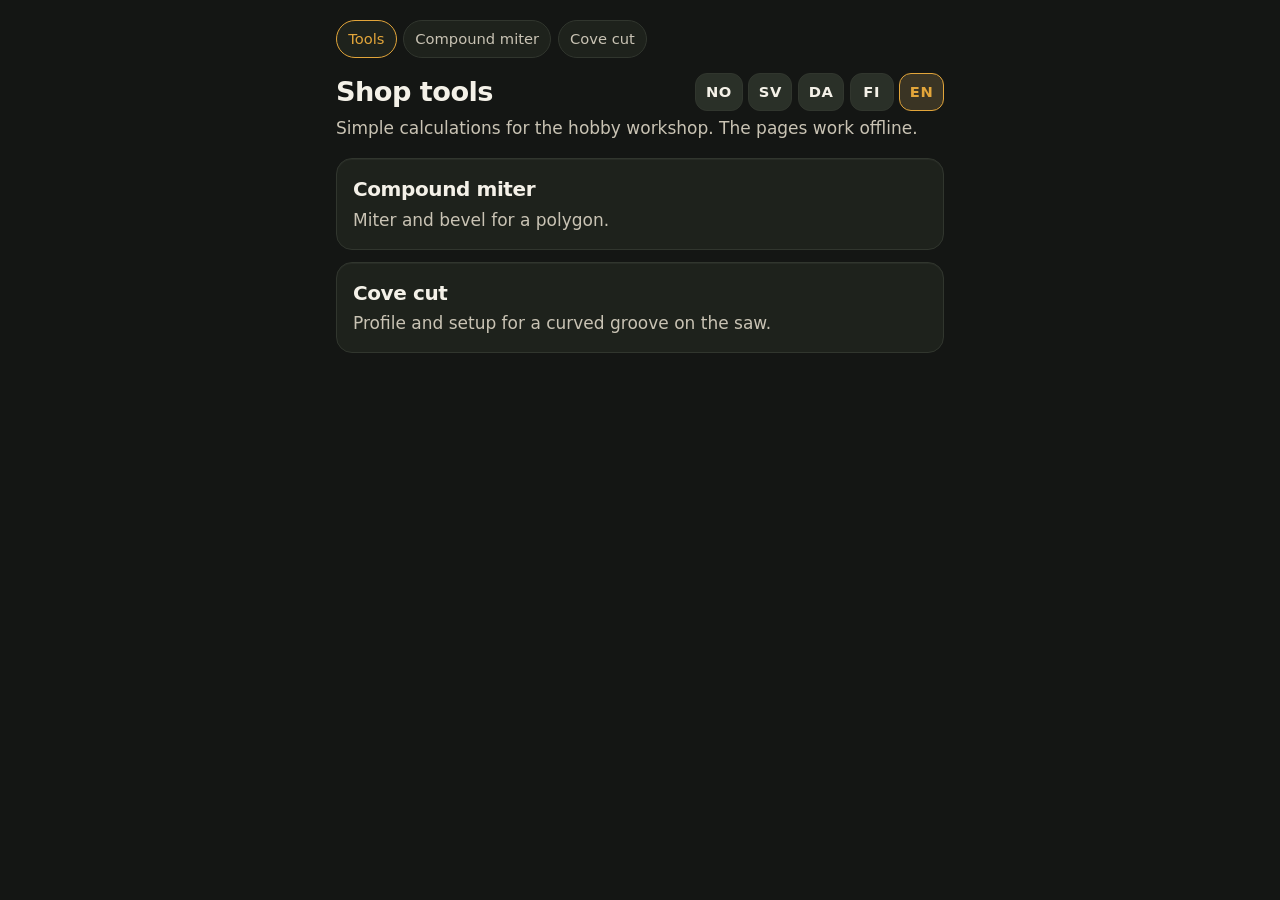
==== index.html @ 389b083d "Gjør gjærings- og hulkilkalkulatoren tilgjengelig som statiske sider. Co-authored-by: Cursor <cursor" ====
<!DOCTYPE html>
<html lang="no">
<head>
  <meta charset="utf-8">
  <meta name="viewport" content="width=device-width, initial-scale=1">
  <meta name="color-scheme" content="dark">
  <title>Verkstedverktøy</title>
  <link rel="stylesheet" href="site.css">
</head>
<body>
  <main>
    <nav class="sitenav" id="sitenav">
      <a href="index.html" data-nav="home">Verktøy</a>
      <a href="miter.html" data-nav="miter">Sammensatt gjæring</a>
      <a href="cove.html" data-nav="cove">Hulkil</a>
    </nav>
    <header>
      <div class="header-top">
        <h1 id="site-title">Verkstedverktøy</h1>
        <div class="langs" id="langs" role="group" aria-label="Språk">
          <button type="button" data-lang="no" lang="no" aria-label="Norsk">NO</button>
          <button type="button" data-lang="sv" lang="sv" aria-label="Svenska">SV</button>
          <button type="button" data-lang="da" lang="da" aria-label="Dansk">DA</button>
          <button type="button" data-lang="fi" lang="fi" aria-label="Suomi">FI</button>
          <button type="button" data-lang="en" lang="en" aria-label="English">EN</button>
        </div>
      </div>
      <p id="site-intro">Enkle regnestykker for hobbyverkstedet. Sidene virker uten nett.</p>
    </header>
    <div class="tools">
      <a class="toolcard" href="miter.html">
        <h2 id="link-miter-name">Sammensatt gjæring</h2>
        <p id="link-miter-blurb">Gjæring og bladhelling for en mangekant.</p>
      </a>
      <a class="toolcard" href="cove.html">
        <h2 id="link-cove-name">Hulkil</h2>
        <p id="link-cove-blurb">Sporprofil og oppsett for et buet spor på sagen.</p>
      </a>
    </div>
  </main>
  <script src="site.js"></script>
  <script>
    Workshop.init({ page: "home" });
  </script>
</body>
</html>
---- site.css ----
:root {
  color-scheme: dark;
  --bg: #141614;
  --card: #1e221c;
  --card-edge: #31362e;
  --text: #f4f1e8;
  --muted: #c9c3b4;
  --brass: #e2a53a;
  --brass-deep: #a8741c;
  --line: #efe8d6;
  --warn-bg: #3a2c18;
  --warn-text: #f3d7a8;
  --shadow: 0 1px 0 rgba(255, 255, 255, 0.04) inset;
}

* { box-sizing: border-box; }

html, body { margin: 0; }

body {
  min-height: 100dvh;
  background: var(--bg);
  color: var(--text);
  font-family: "Segoe UI", system-ui, sans-serif;
  font-size: 1.0625rem;
  line-height: 1.4;
}

main {
  width: min(100%, 40rem);
  margin: 0 auto;
  padding: 1.25rem 1rem calc(2rem + env(safe-area-inset-bottom));
}

a { color: inherit; }

.sitenav {
  display: flex;
  flex-wrap: wrap;
  gap: 0.4rem;
  margin-bottom: 0.9rem;
}

.sitenav a {
  display: inline-flex;
  align-items: center;
  min-height: 2.4rem;
  padding: 0.2rem 0.7rem;
  border: 1px solid var(--card-edge);
  border-radius: 999px;
  background: var(--card);
  color: var(--muted);
  font-size: 0.92rem;
  text-decoration: none;
}

.sitenav a[aria-current="page"] {
  border-color: var(--brass);
  color: var(--brass);
}

.sitenav a:focus-visible,
button:focus-visible,
input:focus-visible {
  outline: 2px solid var(--brass);
  outline-offset: 2px;
}

header h1, .toolcard h2 {
  margin: 0;
  font-size: 1.7rem;
  font-weight: 650;
  letter-spacing: -0.02em;
}

.toolcard h2 { font-size: 1.25rem; }

.header-top {
  display: flex;
  flex-wrap: wrap;
  align-items: center;
  justify-content: space-between;
  gap: 0.6rem 0.75rem;
}

header p, .toolcard p {
  margin: 0.35rem 0 0;
  color: var(--muted);
}

.langs, .choices, .modes {
  display: flex;
  flex-wrap: wrap;
  gap: 0.35rem;
}

button, input { font: inherit; color: inherit; }

button {
  border: 1px solid var(--card-edge);
  border-radius: 12px;
  background: #2a3028;
  cursor: pointer;
}

button:disabled {
  opacity: 0.35;
  cursor: default;
}

button:active:not(:disabled) { background: #3c4438; }

.langs button,
.choices button,
.modes button {
  flex: 0 0 auto;
  height: 2.4rem;
  min-width: 2.75rem;
  padding: 0 0.6rem;
  font-size: 0.92rem;
  font-weight: 650;
}

.langs button { letter-spacing: 0.04em; }

.choices button.primary { min-width: 4.2rem; }

.langs button[aria-pressed="true"],
.choices button[aria-pressed="true"],
.modes button[aria-pressed="true"] {
  background: #3a3424;
  border-color: var(--brass);
  color: var(--brass);
}

.tools {
  display: grid;
  gap: 0.75rem;
  margin-top: 1.1rem;
}

.toolcard {
  display: block;
  padding: 1rem;
  background: var(--card);
  border: 1px solid var(--card-edge);
  border-radius: 16px;
  box-shadow: var(--shadow);
  text-decoration: none;
}

.toolcard:focus-visible {
  outline: 2px solid var(--brass);
  outline-offset: 2px;
}

.panel {
  margin-top: 1.1rem;
  padding: 0.9rem;
  background: var(--card);
  border: 1px solid var(--card-edge);
  border-radius: 16px;
  box-shadow: var(--shadow);
}

.field + .field,
.modes + .field,
.choices + .measure { margin-top: 0.85rem; }

label, .field-label {
  display: block;
  margin-bottom: 0.45rem;
  font-size: 0.95rem;
  color: var(--muted);
}

.stepper, .angle-row, .measure {
  display: flex;
  align-items: center;
  gap: 0.5rem;
}

.stepper > button {
  flex: 0 0 3rem;
  height: 3rem;
  font-size: 1.6rem;
  line-height: 1;
}

input[type="number"],
input[type="text"] {
  width: 100%;
  height: 3rem;
  border: 1px solid var(--card-edge);
  border-radius: 12px;
  background: #151815;
  text-align: center;
  font-size: 1.35rem;
  font-variant-numeric: tabular-nums;
}

input[readonly] {
  color: var(--brass);
  border-color: #5c4a28;
}

input[type="number"] {
  -moz-appearance: textfield;
  appearance: textfield;
}

input[type="number"]::-webkit-outer-spin-button,
input[type="number"]::-webkit-inner-spin-button {
  -webkit-appearance: none;
  margin: 0;
}

input[type="range"] {
  flex: 1 1 auto;
  height: 3rem;
  margin: 0;
  accent-color: var(--brass);
}

.angle-number, .measure {
  position: relative;
}

.angle-number { flex: 0 0 6.4rem; }

.angle-row .measure { flex: 0 0 7.4rem; }

.measure input,
.angle-number input { padding-right: 2.3rem; }

.angle-number input { padding-right: 1.4rem; }

.measure span,
.angle-number span {
  position: absolute;
  right: 0.75rem;
  top: 50%;
  transform: translateY(-50%);
  color: var(--muted);
  pointer-events: none;
}

.scale {
  display: flex;
  justify-content: space-between;
  margin-top: 0.15rem;
  color: var(--muted);
  font-size: 0.82rem;
}

.results { padding-bottom: 1rem; }

.results h2, .panel h2 {
  margin: 0 0 0.7rem;
  font-size: 0.82rem;
  font-weight: 650;
  letter-spacing: 0.08em;
  text-transform: uppercase;
  color: var(--muted);
}

.result + .result {
  margin-top: 0.85rem;
  padding-top: 0.85rem;
  border-top: 1px solid var(--card-edge);
}

.result-label { display: block; color: var(--muted); }

.value {
  margin: 0.1rem 0;
  font-size: clamp(2.4rem, 12vw, 3.4rem);
  font-weight: 650;
  letter-spacing: -0.03em;
  font-variant-numeric: tabular-nums;
  line-height: 1.05;
}

.hint, .explain, .method, .note {
  margin: 0;
  color: var(--muted);
  font-size: 0.95rem;
}

.explain, .note { margin-top: 0.9rem; }

.method { margin-top: 0.45rem; font-size: 0.88rem; }

.limit {
  margin: 0.85rem 0 0;
  padding: 0.7rem 0.8rem;
  border-radius: 12px;
  background: var(--warn-bg);
  color: var(--warn-text);
}

.figures {
  display: grid;
  grid-template-columns: 1fr 1fr;
  gap: 0.75rem;
}

figure {
  margin: 0;
  padding: 0.55rem 0.55rem 0.7rem;
  background: var(--card);
  border: 1px solid var(--card-edge);
  border-radius: 16px;
}

figcaption {
  margin-top: 0.25rem;
  color: var(--muted);
  font-size: 0.85rem;
  text-align: center;
}

svg { display: block; width: 100%; height: auto; }

svg .void { fill: #243024; }
svg .board { fill: none; stroke: var(--line); stroke-width: 9; stroke-linecap: butt; }
svg .plumb { fill: none; stroke: var(--muted); stroke-width: 1.6; stroke-dasharray: 5 4; }
svg .arc { fill: none; stroke: var(--brass); stroke-width: 2.4; }
svg .ground, svg .fence { stroke: var(--brass-deep); stroke-width: 2.4; }
svg .angle-label, svg .dim-label { fill: var(--brass); font-size: 15px; font-weight: 650; }
svg .plumb-label, svg .small-label { fill: var(--muted); font-size: 13px; }
svg .plan-shape, svg .stock { fill: #2a3324; stroke: var(--line); stroke-width: 2.4; stroke-linejoin: round; }
svg .plan-joint, svg .apex { fill: var(--brass); }
svg .cove-curve { fill: none; stroke: var(--brass); stroke-width: 2.6; stroke-linejoin: round; }
svg .blade { stroke: var(--line); stroke-linecap: butt; }

@media (max-width: 640px) {
  .figures { grid-template-columns: 1fr; }
}

@media (max-width: 380px) {
  .angle-row { flex-wrap: wrap; justify-content: center; }
  input[type="range"] { flex-basis: 100%; }
  .angle-number { flex: 0 0 8rem; }
}
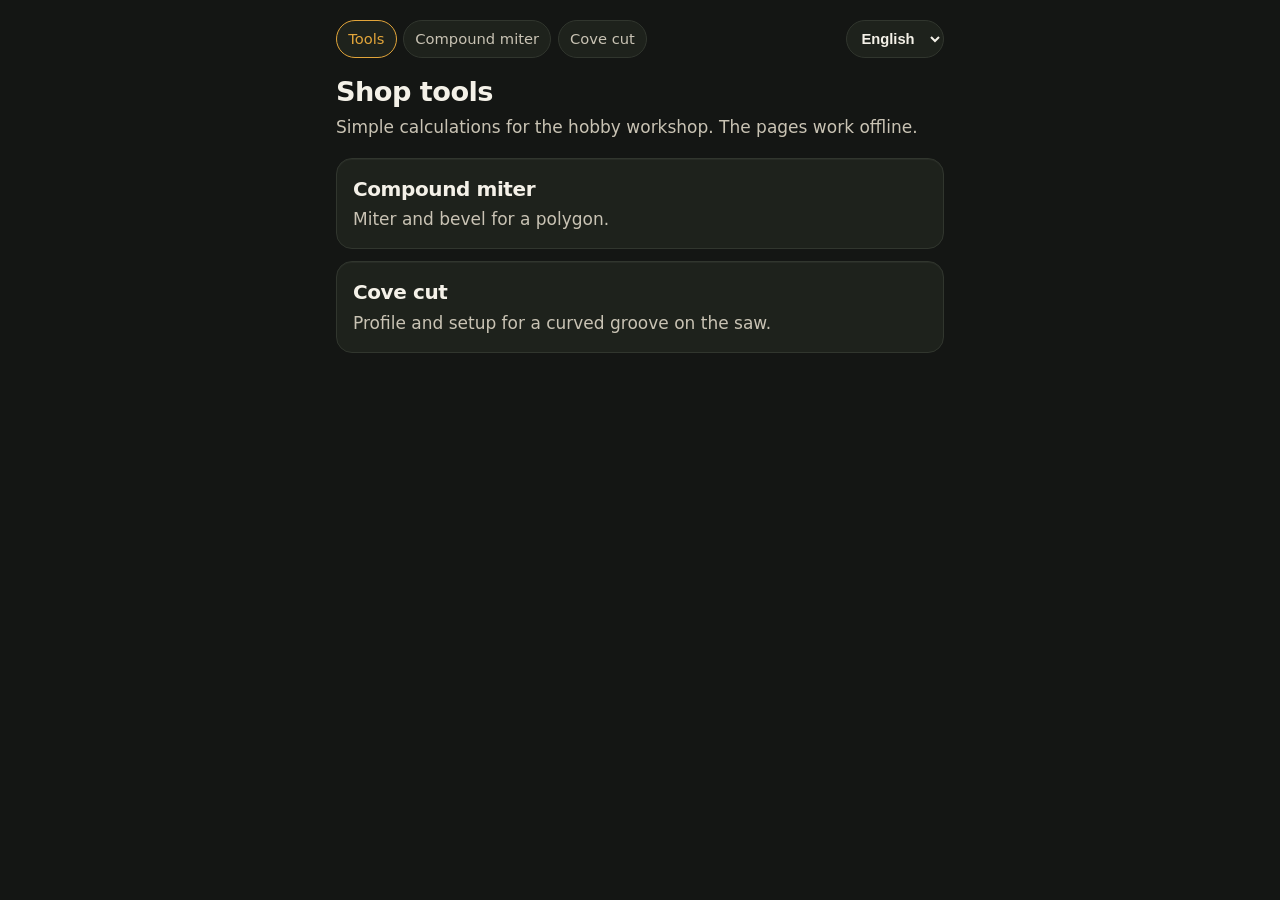
==== commit e191ace8: "Husk hulkiloppsettet, hell bladet når bunnen forskyves, og legg språkvalget i menyen. Co-authored-by" ====
--- a/index.html
+++ b/index.html
@@ -13,18 +13,16 @@
       <a href="index.html" data-nav="home">Verktøy</a>
       <a href="miter.html" data-nav="miter">Sammensatt gjæring</a>
       <a href="cove.html" data-nav="cove">Hulkil</a>
+      <select id="langs" aria-label="Språk">
+        <option value="no" lang="no">Norsk</option>
+        <option value="sv" lang="sv">Svenska</option>
+        <option value="da" lang="da">Dansk</option>
+        <option value="fi" lang="fi">Suomi</option>
+        <option value="en" lang="en">English</option>
+      </select>
     </nav>
     <header>
-      <div class="header-top">
-        <h1 id="site-title">Verkstedverktøy</h1>
-        <div class="langs" id="langs" role="group" aria-label="Språk">
-          <button type="button" data-lang="no" lang="no" aria-label="Norsk">NO</button>
-          <button type="button" data-lang="sv" lang="sv" aria-label="Svenska">SV</button>
-          <button type="button" data-lang="da" lang="da" aria-label="Dansk">DA</button>
-          <button type="button" data-lang="fi" lang="fi" aria-label="Suomi">FI</button>
-          <button type="button" data-lang="en" lang="en" aria-label="English">EN</button>
-        </div>
-      </div>
+      <h1 id="site-title">Verkstedverktøy</h1>
       <p id="site-intro">Enkle regnestykker for hobbyverkstedet. Sidene virker uten nett.</p>
     </header>
     <div class="tools">
--- a/site.css
+++ b/site.css
@@ -37,6 +37,7 @@
 .sitenav {
   display: flex;
   flex-wrap: wrap;
+  align-items: center;
   gap: 0.4rem;
   margin-bottom: 0.9rem;
 }
@@ -61,7 +62,8 @@
 
 .sitenav a:focus-visible,
 button:focus-visible,
-input:focus-visible {
+input:focus-visible,
+select:focus-visible {
   outline: 2px solid var(--brass);
   outline-offset: 2px;
 }
@@ -75,12 +77,18 @@
 
 .toolcard h2 { font-size: 1.25rem; }
 
-.header-top {
-  display: flex;
-  flex-wrap: wrap;
-  align-items: center;
-  justify-content: space-between;
-  gap: 0.6rem 0.75rem;
+#langs {
+  flex: 0 0 auto;
+  height: 2.4rem;
+  max-width: 11rem;
+  margin: 0 0 0 auto;
+  padding: 0 0.35rem 0 0.65rem;
+  border: 1px solid var(--card-edge);
+  border-radius: 999px;
+  background: var(--card);
+  color: var(--text);
+  font-size: 0.92rem;
+  font-weight: 650;
 }
 
 header p, .toolcard p {
@@ -88,7 +96,7 @@
   color: var(--muted);
 }
 
-.langs, .choices, .modes {
+.choices, .modes {
   display: flex;
   flex-wrap: wrap;
   gap: 0.35rem;
@@ -110,7 +118,6 @@
 
 button:active:not(:disabled) { background: #3c4438; }
 
-.langs button,
 .choices button,
 .modes button {
   flex: 0 0 auto;
@@ -121,11 +128,8 @@
   font-weight: 650;
 }
 
-.langs button { letter-spacing: 0.04em; }
-
 .choices button.primary { min-width: 4.2rem; }
 
-.langs button[aria-pressed="true"],
 .choices button[aria-pressed="true"],
 .modes button[aria-pressed="true"] {
   background: #3a3424;
@@ -186,6 +190,8 @@
   font-size: 1.6rem;
   line-height: 1;
 }
+
+.stepper .measure { flex: 1 1 auto; min-width: 0; }
 
 input[type="number"],
 input[type="text"] {
@@ -320,7 +326,7 @@
   text-align: center;
 }
 
-svg { display: block; width: 100%; height: auto; }
+svg { display: block; width: 100%; height: auto; overflow: hidden; }
 
 svg .void { fill: #243024; }
 svg .board { fill: none; stroke: var(--line); stroke-width: 9; stroke-linecap: butt; }
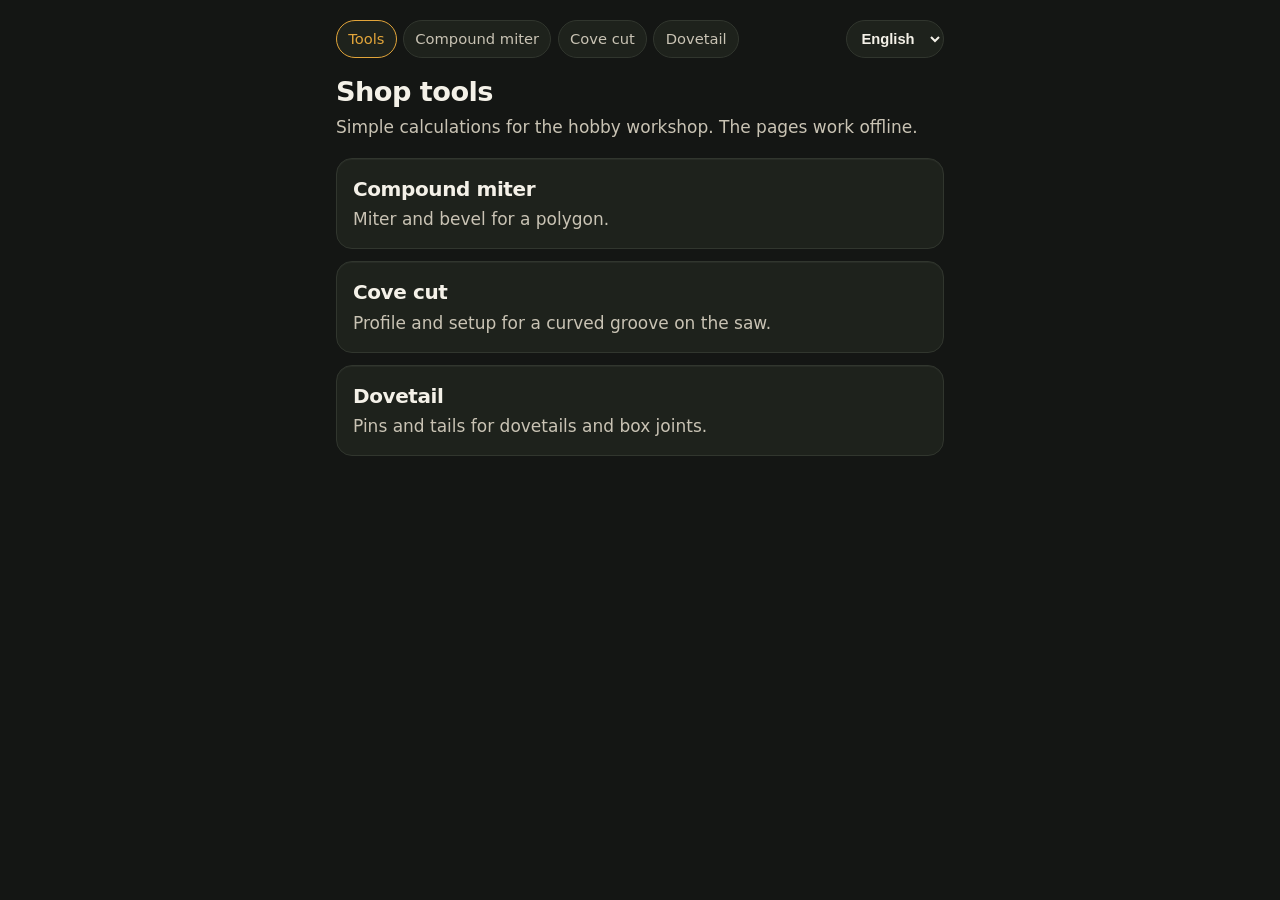
==== commit 8004e025: "Legg til en side for å planlegge svalehale og fingerskjøt. Co-authored-by: Cursor <cursoragent@curso" ====
--- a/index.html
+++ b/index.html
@@ -13,6 +13,7 @@
       <a href="index.html" data-nav="home">Verktøy</a>
       <a href="miter.html" data-nav="miter">Sammensatt gjæring</a>
       <a href="cove.html" data-nav="cove">Hulkil</a>
+      <a href="dovetail.html" data-nav="dovetail">Svalehale</a>
       <select id="langs" aria-label="Språk">
         <option value="no" lang="no">Norsk</option>
         <option value="sv" lang="sv">Svenska</option>
@@ -34,6 +35,10 @@
         <h2 id="link-cove-name">Hulkil</h2>
         <p id="link-cove-blurb">Sporprofil og oppsett for et buet spor på sagen.</p>
       </a>
+      <a class="toolcard" href="dovetail.html">
+        <h2 id="link-dovetail-name">Svalehale</h2>
+        <p id="link-dovetail-blurb">Pinner og haler for svalehale og fingerskjøt.</p>
+      </a>
     </div>
   </main>
   <script src="site.js"></script>
--- a/site.css
+++ b/site.css
@@ -339,6 +339,11 @@
 svg .plan-joint, svg .apex { fill: var(--brass); }
 svg .cove-curve { fill: none; stroke: var(--brass); stroke-width: 2.6; stroke-linejoin: round; }
 svg .blade { stroke: var(--line); stroke-linecap: butt; }
+svg .joint-board { fill: #2a3324; stroke: var(--line); stroke-width: 1.6; }
+svg .joint-pin { fill: #8a6230; stroke: #f4f1e8; stroke-width: 1.4; stroke-linejoin: round; }
+svg .joint-tail { fill: #c4a15a; stroke: #f4f1e8; stroke-width: 1.4; stroke-linejoin: round; }
+svg .joint-seam { fill: none; stroke: var(--brass-deep); stroke-width: 2; }
+svg .joint-floor { fill: none; stroke: var(--brass); stroke-width: 1.8; stroke-dasharray: 5 4; }
 
 @media (max-width: 640px) {
   .figures { grid-template-columns: 1fr; }
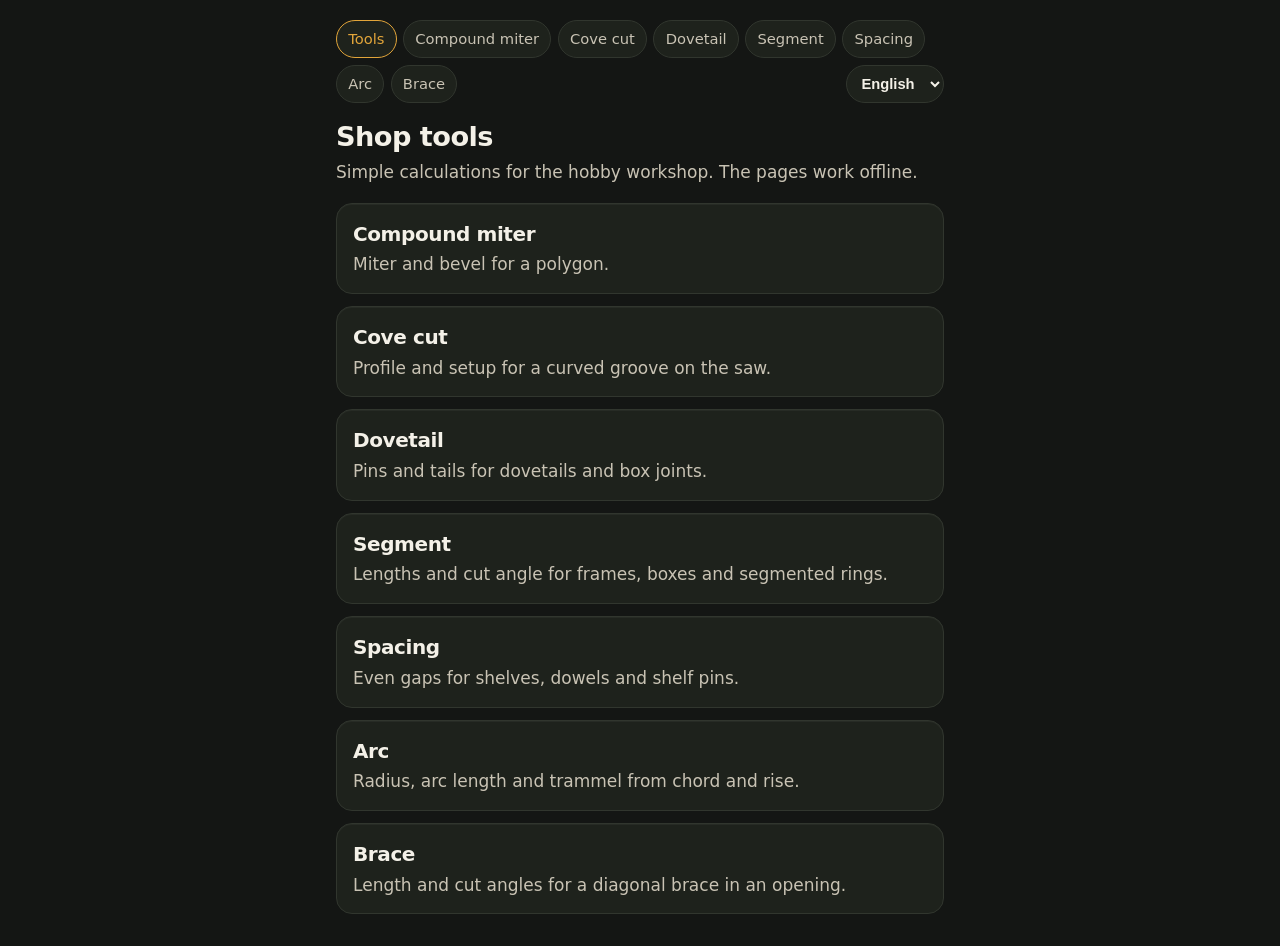
==== commit af505f7c: "Legg til kalkulatorer for segment, fordeling, bue og avstiver. Co-authored-by: Cursor <cursoragent@c" ====
--- a/index.html
+++ b/index.html
@@ -14,6 +14,10 @@
       <a href="miter.html" data-nav="miter">Sammensatt gjæring</a>
       <a href="cove.html" data-nav="cove">Hulkil</a>
       <a href="dovetail.html" data-nav="dovetail">Svalehale</a>
+      <a href="segment.html" data-nav="segment">Segment</a>
+      <a href="spacing.html" data-nav="spacing">Fordeling</a>
+      <a href="arc.html" data-nav="arc">Bue</a>
+      <a href="brace.html" data-nav="brace">Avstiver</a>
       <select id="langs" aria-label="Språk">
         <option value="no" lang="no">Norsk</option>
         <option value="sv" lang="sv">Svenska</option>
@@ -39,6 +43,22 @@
         <h2 id="link-dovetail-name">Svalehale</h2>
         <p id="link-dovetail-blurb">Pinner og haler for svalehale og fingerskjøt.</p>
       </a>
+      <a class="toolcard" href="segment.html">
+        <h2 id="link-segment-name">Segment</h2>
+        <p id="link-segment-blurb">Lengder og kappvinkel for ramme, boks og segmentring.</p>
+      </a>
+      <a class="toolcard" href="spacing.html">
+        <h2 id="link-spacing-name">Fordeling</h2>
+        <p id="link-spacing-blurb">Jevne mellomrom for hyller, dybler og hyllepinner.</p>
+      </a>
+      <a class="toolcard" href="arc.html">
+        <h2 id="link-arc-name">Bue</h2>
+        <p id="link-arc-blurb">Radius, buelengde og trammel fra korde og pil.</p>
+      </a>
+      <a class="toolcard" href="brace.html">
+        <h2 id="link-brace-name">Avstiver</h2>
+        <p id="link-brace-blurb">Lengde og kappvinkel for skråstag i en lysåpning.</p>
+      </a>
     </div>
   </main>
   <script src="site.js"></script>
--- a/site.css
+++ b/site.css
@@ -285,6 +285,12 @@
   letter-spacing: -0.03em;
   font-variant-numeric: tabular-nums;
   line-height: 1.05;
+}
+
+.value.pos-list {
+  font-size: clamp(1.1rem, 4.5vw, 1.45rem);
+  font-weight: 650;
+  word-break: break-word;
 }
 
 .hint, .explain, .method, .note {
@@ -344,9 +350,141 @@
 svg .joint-tail { fill: #c4a15a; stroke: #f4f1e8; stroke-width: 1.4; stroke-linejoin: round; }
 svg .joint-seam { fill: none; stroke: var(--brass-deep); stroke-width: 2; }
 svg .joint-floor { fill: none; stroke: var(--brass); stroke-width: 1.8; stroke-dasharray: 5 4; }
+svg .joint-lip { fill: #efe8d6; stroke: #a8741c; stroke-width: 1.4; }
+svg .joint-on-lip { fill: #3a2c18; font-size: 13px; font-weight: 650; }
+svg .joint-dim { fill: none; stroke: var(--brass); stroke-width: 1.3; }
+
+.joint-figures { grid-template-columns: 1fr; }
+
+details.fold > summary {
+  display: flex;
+  align-items: center;
+  gap: 0.65rem;
+  cursor: pointer;
+  list-style: none;
+  font: inherit;
+  color: inherit;
+}
+
+details.fold > summary::-webkit-details-marker { display: none; }
+
+details.fold > summary:focus-visible {
+  outline: 2px solid var(--brass);
+  outline-offset: 2px;
+}
+
+.fold-label {
+  font-size: 0.82rem;
+  font-weight: 650;
+  letter-spacing: 0.08em;
+  text-transform: uppercase;
+  color: var(--muted);
+}
+
+.fold-value {
+  margin-left: auto;
+  color: var(--text);
+  font-size: 0.95rem;
+  font-weight: 650;
+  font-variant-numeric: tabular-nums;
+  text-align: right;
+}
+
+details.fold > summary::after {
+  content: "";
+  width: 0.45rem;
+  height: 0.45rem;
+  margin-left: 0.15rem;
+  border-right: 2px solid var(--muted);
+  border-bottom: 2px solid var(--muted);
+  transform: rotate(-45deg);
+  flex: 0 0 auto;
+}
+
+details.fold:not(:has(.fold-value)) > summary::after { margin-left: auto; }
+
+details.fold[open] > summary::after { transform: rotate(45deg); }
+
+details.panel.fold[open] > summary { margin-bottom: 0.7rem; }
+
+details.figures-fold { margin-top: 1.1rem; }
+
+details.figures-fold > summary {
+  min-height: 2.75rem;
+  padding: 0.75rem 0.9rem;
+  background: var(--card);
+  border: 1px solid var(--card-edge);
+  border-radius: 16px;
+  box-shadow: var(--shadow);
+}
+
+details.figures-fold[open] > summary { margin-bottom: 0.75rem; }
 
 @media (max-width: 640px) {
   .figures { grid-template-columns: 1fr; }
+}
+
+@media (max-width: 700px) {
+  main { padding: 0.45rem 0.75rem calc(0.35rem + env(safe-area-inset-bottom)); }
+
+  .sitenav {
+    flex-wrap: nowrap;
+    overflow-x: auto;
+    margin-bottom: 0.45rem;
+    scrollbar-width: none;
+  }
+
+  .sitenav::-webkit-scrollbar { display: none; }
+
+  .sitenav a,
+  #langs { flex: 0 0 auto; }
+
+  #title { font-size: 1.35rem; }
+
+  header p#intro { display: none; }
+
+  .panel,
+  details.figures-fold { margin-top: 0.5rem; }
+
+  .panel { padding: 0.55rem 0.65rem; }
+
+  .field + .field,
+  .modes + .field,
+  .choices + .measure { margin-top: 0.4rem; }
+
+  .field:has(> .stepper) {
+    display: flex;
+    align-items: center;
+    gap: 0.45rem;
+  }
+
+  .field:has(> .stepper) > label {
+    flex: 1 1 auto;
+    min-width: 0;
+    margin-bottom: 0;
+  }
+
+  .field:has(> .stepper) > .stepper { flex: 0 0 13.25rem; }
+
+  section.panel .note { display: none; }
+
+  .result {
+    display: flex;
+    align-items: baseline;
+    justify-content: space-between;
+    gap: 0.6rem;
+  }
+
+  .result + .result {
+    margin-top: 0.28rem;
+    padding-top: 0.28rem;
+  }
+
+  .result .hint,
+  .explain,
+  .method { display: none; }
+
+  .value { font-size: 1.45rem; }
 }
 
 @media (max-width: 380px) {
